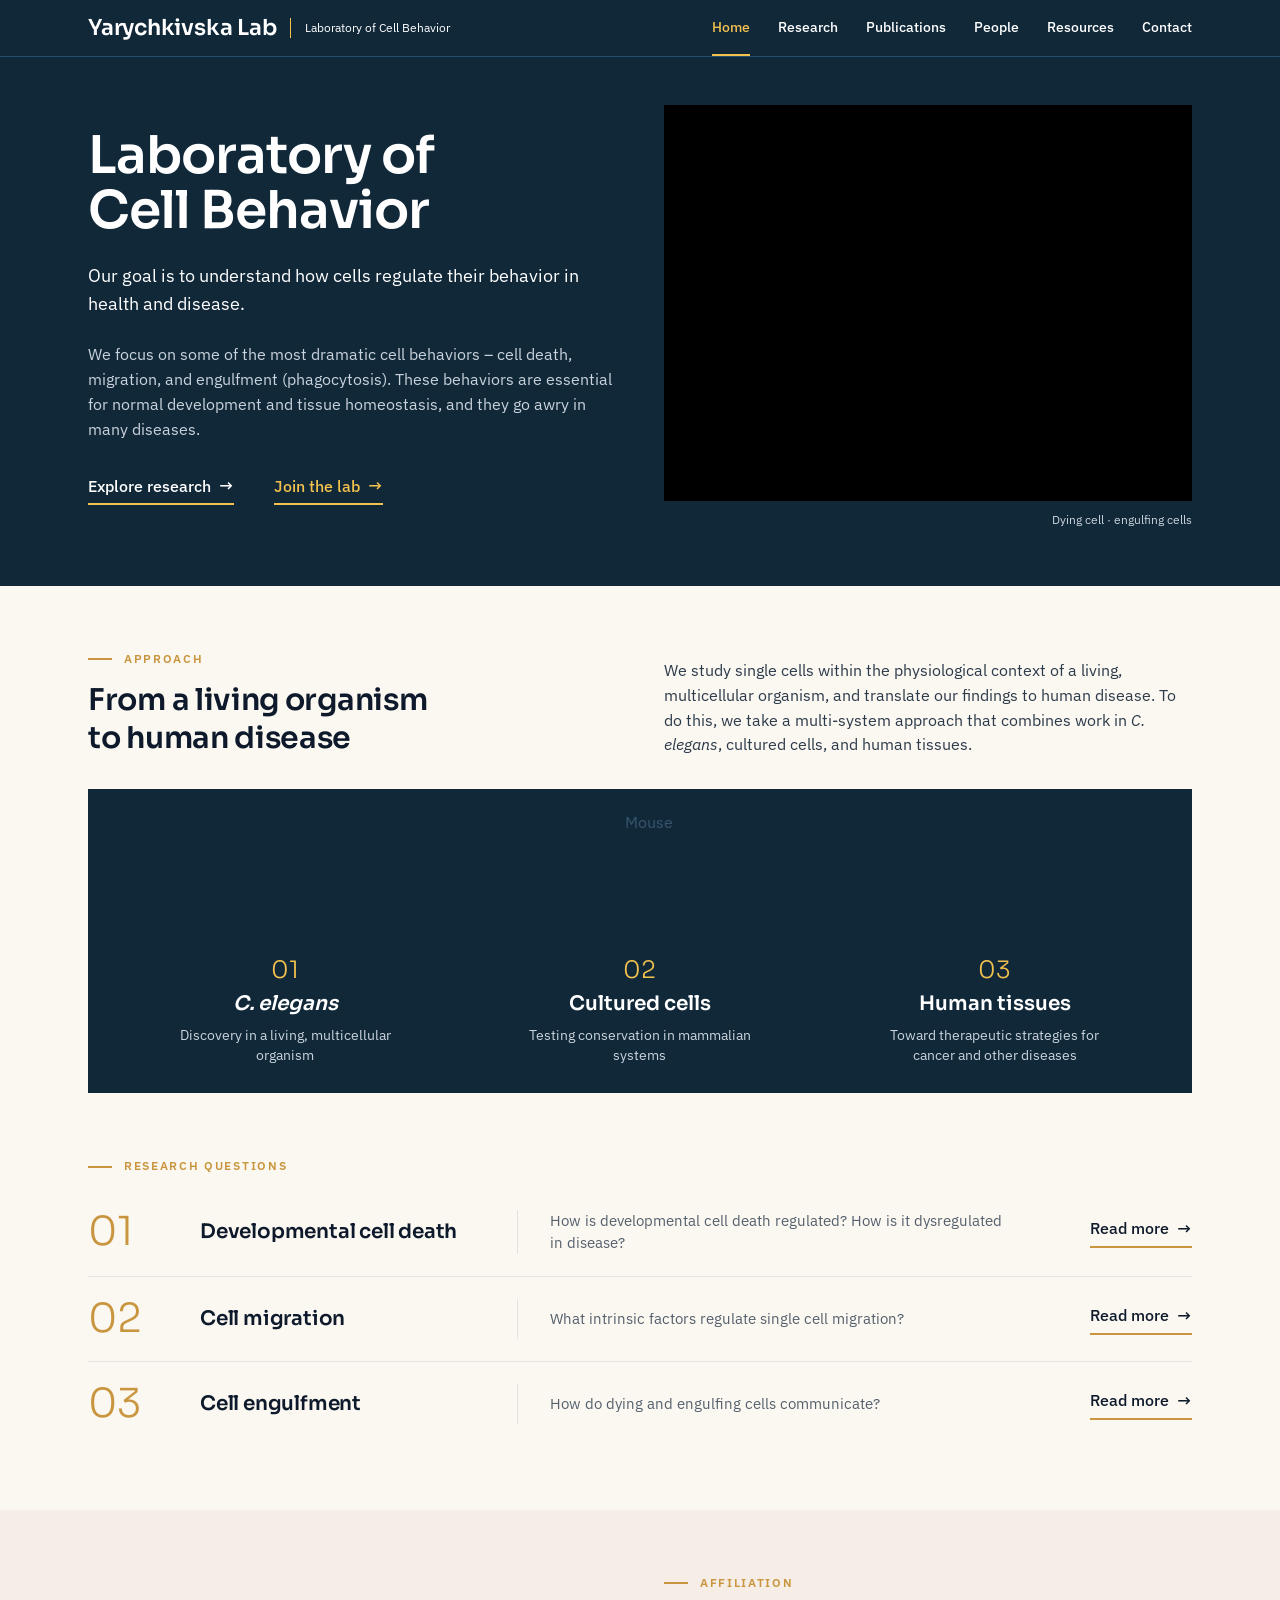
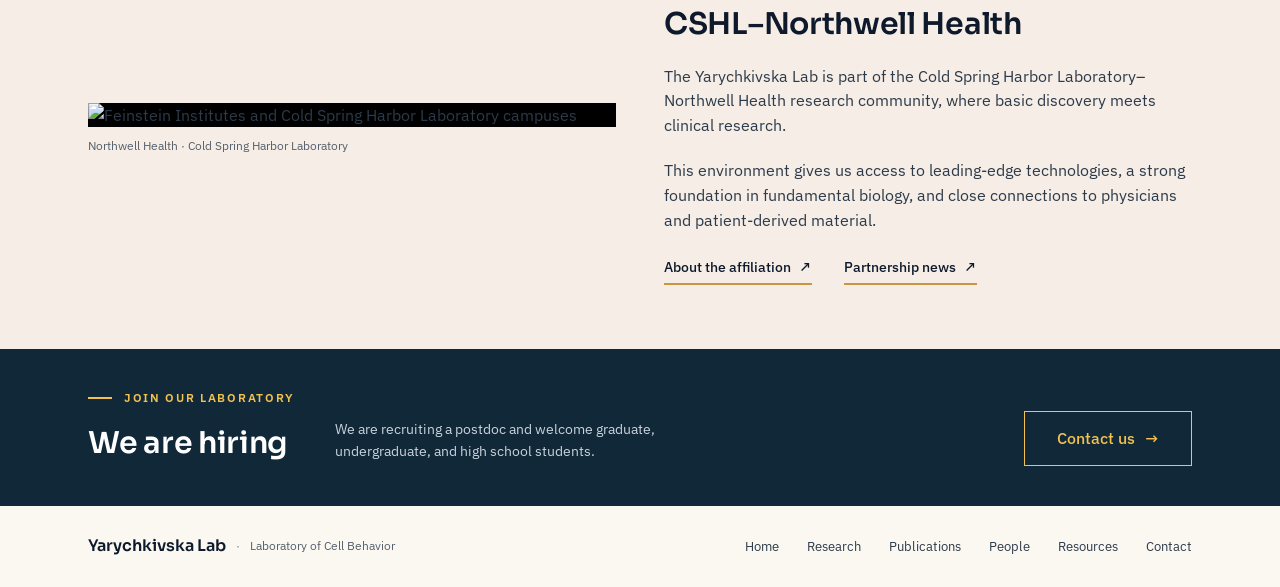
==== index.html @ 1ce7b82a "Add Yarychkivska Lab home page Static port of Home.dc.html from the Claude Design project.  Co-Autho" ====
<!DOCTYPE html>
<html lang="en">
<head>
<meta charset="utf-8">
<meta name="viewport" content="width=device-width, initial-scale=1">
<title>Yarychkivska Lab — Laboratory of Cell Behavior</title>
<meta name="description" content="The Yarychkivska Lab studies how cells regulate their behavior in health and disease — cell death, migration, and engulfment.">
<link rel="preconnect" href="https://fonts.googleapis.com">
<link rel="preconnect" href="https://fonts.gstatic.com" crossorigin>
<link rel="stylesheet" href="https://fonts.googleapis.com/css2?family=IBM+Plex+Sans:ital,wght@0,300..700;1,300..700&family=Sora:wght@300..700&display=swap">
<link rel="stylesheet" href="css/styles.css">
</head>
<body>
<div class="page">

  <header class="site-header">
    <div class="container">
      <a class="brand" href="index.html">
        <span class="brand-name">Yarychkivska Lab</span>
        <i class="brand-rule"></i>
        <span class="brand-tagline">Laboratory of Cell Behavior</span>
      </a>
      <button class="nav-toggle" type="button" aria-expanded="false" aria-controls="site-nav">Menu</button>
      <nav class="site-nav" id="site-nav">
        <a href="index.html" aria-current="page">Home</a>
        <a href="research.html">Research</a>
        <a href="publications.html">Publications</a>
        <a href="people.html">People</a>
        <a href="resources.html">Resources</a>
        <a href="contact.html">Contact</a>
      </nav>
    </div>
  </header>

  <main>
    <section class="inverse hero">
      <div class="container split">
        <div class="stack" style="gap:24px">
          <h1>Laboratory of Cell Behavior</h1>
          <p class="lead">Our goal is to understand how cells regulate their behavior in health and disease.</p>
          <p class="muted">We focus on some of the most dramatic cell behaviors – cell death, migration, and engulfment (phagocytosis). These behaviors are essential for normal development and tissue homeostasis, and they go awry in many diseases.</p>
          <div class="links" style="margin-top:8px">
            <a class="arrow-link on-dark" href="research.html">Explore research</a>
            <a class="arrow-link on-dark accent" href="contact.html">Join the lab</a>
          </div>
        </div>
        <figure class="figure on-dark">
          <div class="figure-frame">
            <video autoplay muted loop playsinline preload="auto" poster="assets/video/poster.png" width="1600" height="1200">
              <source src="assets/video/cell-animation.mp4" type="video/mp4">
            </video>
          </div>
          <figcaption>Dying cell · engulfing cells</figcaption>
        </figure>
      </div>
    </section>

    <section class="section">
      <div class="container stack" style="gap:32px">
        <div class="split" style="align-items:end">
          <div class="section-heading">
            <div class="eyebrow">Approach</div>
            <h2>From a living organism to human disease</h2>
          </div>
          <p>We study single cells within the physiological context of a living, multicellular organism, and translate our findings to human disease. To do this, we take a multi-system approach that combines work in <em>C. elegans</em>, cultured cells, and human tissues.</p>
        </div>
        <div class="inverse approach">
          <div class="approach-item">
            <div class="approach-art"><img src="assets/doc/image4.png" alt="C. elegans" style="left:-33.3%"></div>
            <span class="approach-num">01</span>
            <span class="approach-title"><em>C. elegans</em></span>
            <span class="approach-text">Discovery in a living, multicellular organism</span>
          </div>
          <div class="approach-item">
            <div class="approach-art"><img src="assets/doc/image4.png" alt="Mouse" style="left:-195%"></div>
            <span class="approach-num">02</span>
            <span class="approach-title">Cultured cells</span>
            <span class="approach-text">Testing conservation in mammalian systems</span>
          </div>
          <div class="approach-item">
            <div class="approach-art"><img src="assets/doc/image4.png" alt="Human" style="left:-368%"></div>
            <span class="approach-num">03</span>
            <span class="approach-title">Human tissues</span>
            <span class="approach-text">Toward therapeutic strategies for cancer and other diseases</span>
          </div>
        </div>
      </div>
    </section>

    <section style="padding:0 0 64px">
      <div class="container stack" style="gap:12px">
        <div class="eyebrow">Research questions</div>
        <div class="stack">
          <div class="research-item">
            <span class="research-num">01</span>
            <h3>Developmental cell death</h3>
            <p>How is developmental cell death regulated? How is it dysregulated in disease?</p>
            <a class="arrow-link" href="research.html#death">Read more</a>
          </div>
          <div class="research-item">
            <span class="research-num">02</span>
            <h3>Cell migration</h3>
            <p>What intrinsic factors regulate single cell migration?</p>
            <a class="arrow-link" href="research.html#migration">Read more</a>
          </div>
          <div class="research-item">
            <span class="research-num">03</span>
            <h3>Cell engulfment</h3>
            <p>How do dying and engulfing cells communicate?</p>
            <a class="arrow-link" href="research.html#engulfment">Read more</a>
          </div>
        </div>
      </div>
    </section>

    <section class="section sunken">
      <div class="container split">
        <figure class="figure">
          <div class="figure-frame"><img src="assets/doc/image3.png" alt="Feinstein Institutes and Cold Spring Harbor Laboratory campuses"></div>
          <figcaption>Northwell Health · Cold Spring Harbor Laboratory</figcaption>
        </figure>
        <div class="stack" style="gap:20px">
          <div class="section-heading">
            <div class="eyebrow">Affiliation</div>
            <h2>CSHL–Northwell Health</h2>
          </div>
          <p>The Yarychkivska Lab is part of the Cold Spring Harbor Laboratory–Northwell Health research community, where basic discovery meets clinical research.</p>
          <p>This environment gives us access to leading-edge technologies, a strong foundation in fundamental biology, and close connections to physicians and patient-derived material.</p>
          <div class="links" style="gap:32px;margin-top:4px">
            <a class="arrow-link external" href="https://www.cshl.edu/research/cshl-northwell-health-affiliation/#about" target="_blank" rel="noopener">About the affiliation</a>
            <a class="arrow-link external" href="https://www.northwell.edu/news/the-latest/cold-spring-harbor-laboratory-northwell-extend-strategic-affiliation" target="_blank" rel="noopener">Partnership news</a>
          </div>
        </div>
      </div>
    </section>

    <section class="inverse cta">
      <div class="container">
        <div class="stack" style="gap:12px">
          <div class="eyebrow on-dark">Join our laboratory</div>
          <h2>We are hiring</h2>
        </div>
        <p>We are recruiting a postdoc and welcome graduate, undergraduate, and high school students.</p>
        <a class="button" href="contact.html">Contact us</a>
      </div>
    </section>
  </main>

  <div style="flex:1"></div>

  <footer class="site-footer">
    <div class="container">
      <div class="footer-brand">
        <strong>Yarychkivska Lab</strong>
        <span class="dot">·</span>
        <span>Laboratory of Cell Behavior</span>
      </div>
      <nav class="footer-nav">
        <a href="index.html">Home</a>
        <a href="research.html">Research</a>
        <a href="publications.html">Publications</a>
        <a href="people.html">People</a>
        <a href="resources.html">Resources</a>
        <a href="contact.html">Contact</a>
      </nav>
    </div>
  </footer>

</div>
<script>
  (function () {
    var btn = document.querySelector('.nav-toggle');
    var nav = document.getElementById('site-nav');
    btn.addEventListener('click', function () {
      var open = nav.classList.toggle('open');
      btn.setAttribute('aria-expanded', open ? 'true' : 'false');
    });
  })();
</script>
</body>
</html>
---- css/styles.css ----
/* Yarychkivska Lab — design tokens + components (ported from the Claude Design system) */

:root{
  /* Navy */
  --navy-900:#0b1c2a; --navy-800:#112839; --navy-700:#1a3a52; --navy-600:#244e6b; --navy-400:#5d7a91;
  /* Cream / paper */
  --cream-50:#fdfbf7; --cream-100:#fbf8f2; --cream-200:#f5ede6; --cream-300:#ece3d8;
  /* Gold */
  --gold-300:#f2c14e; --gold-400:#e0ad4f; --gold-500:#c9963f; --gold-600:#a87a2c;
  /* Ink */
  --ink-900:#0e1a2b; --ink-700:#2c3a4a; --ink-500:#55606c; --ink-400:#7a838d;
  --line-200:#e5e3e0; --line-300:#d6d2cc;

  /* Semantic */
  --surface-page:var(--cream-100);
  --surface-sunken:var(--cream-200);
  --surface-inverse:var(--navy-800);
  --text-heading:var(--ink-900);
  --text-body:var(--ink-700);
  --text-muted:var(--ink-500);
  --text-caption:var(--ink-500);
  --text-on-inverse-muted:#c9d3dc;
  --accent:var(--gold-500);
  --border-subtle:var(--line-200);
  --border-on-inverse:var(--navy-600);
  --link:var(--ink-900);
  --focus-ring:var(--gold-400);

  /* Typography */
  --font-display:"Sora","IBM Plex Sans",system-ui,sans-serif;
  --font-body:"IBM Plex Sans",system-ui,sans-serif;
  --fs-display:52px; --fs-h1:40px; --fs-h2:30px; --fs-h3:20px; --fs-numeral:40px;
  --fs-body:16px; --fs-eyebrow:12px; --fs-nav:14px;
  --lh-snug:1.25; --lh-body:1.55;
  --ls-display:-0.02em; --ls-heading:-0.01em; --ls-eyebrow:0.14em;

  /* Spacing */
  --container-max:1200px;
  --gutter:48px;
  --rule-accent-w:24px; --rule-accent-h:2px;
  --underline-h:2px;
  --button-border-w:1.5px;
  --ease-standard:cubic-bezier(.2,.6,.2,1);
  --dur-base:200ms;
}

@media (max-width:720px){
  :root{ --gutter:20px; --fs-display:38px; --fs-h2:26px; --fs-numeral:32px; }
}

/* Base */
*,*::before,*::after{box-sizing:border-box}
body{margin:0;background:var(--surface-page);color:var(--text-body);font-family:var(--font-body);font-size:var(--fs-body);line-height:var(--lh-body);-webkit-font-smoothing:antialiased}
h1,h2,h3{font-family:var(--font-display);color:var(--text-heading);margin:0;letter-spacing:var(--ls-heading);text-wrap:balance}
p{margin:0;text-wrap:pretty}
a{color:var(--link);text-decoration:none}
a:hover{color:var(--gold-600)}
a:focus-visible,button:focus-visible{outline:2px solid var(--focus-ring);outline-offset:3px}
img,video{max-width:100%}

.page{min-height:100vh;display:flex;flex-direction:column}
.container{max-width:var(--container-max);margin:0 auto;padding:0 var(--gutter)}
.section{padding:64px 0}
.inverse{background:var(--surface-inverse)}
.sunken{background:var(--surface-sunken)}
.split{display:grid;grid-template-columns:repeat(auto-fit,minmax(min(100%,420px),1fr));gap:48px;align-items:center}
.stack{display:flex;flex-direction:column}

/* Header */
.site-header{background:var(--surface-inverse);border-bottom:1px solid var(--border-on-inverse);position:relative}
.site-header .container{height:56px;display:flex;align-items:center;justify-content:space-between;gap:24px}
.brand{display:flex;align-items:center;gap:14px}
.brand-name{font-family:var(--font-display);font-weight:600;font-size:22px;color:#fff;letter-spacing:var(--ls-heading);white-space:nowrap}
.brand-rule{width:1px;height:20px;background:var(--gold-300)}
.brand-tagline{font-size:12px;color:#fff;white-space:nowrap}
.site-nav{display:flex;gap:28px;align-self:stretch}
.site-nav a{display:flex;align-items:center;font-size:var(--fs-nav);font-weight:500;color:#fff}
.site-nav a:hover{color:var(--gold-300)}
.site-nav a[aria-current="page"]{color:var(--gold-300);box-shadow:inset 0 -2px 0 var(--gold-300)}
.nav-toggle{display:none;background:none;border:0;color:#fff;font:inherit;font-size:14px;font-weight:500;cursor:pointer;padding:8px 0}

@media (max-width:960px){
  .brand-rule,.brand-tagline{display:none}
  .nav-toggle{display:block}
  .site-nav{display:none;position:absolute;top:56px;left:0;right:0;z-index:10;flex-direction:column;gap:0;background:var(--surface-inverse);border-bottom:1px solid var(--border-on-inverse);padding:8px var(--gutter) 16px}
  .site-nav.open{display:flex}
  .site-nav a{padding:10px 0}
  .site-nav a[aria-current="page"]{box-shadow:none}
}

/* Eyebrow + section heading */
.eyebrow{display:flex;align-items:center;gap:12px;font-size:var(--fs-eyebrow);font-weight:600;letter-spacing:var(--ls-eyebrow);text-transform:uppercase;color:var(--gold-500)}
.eyebrow::before{content:"";width:var(--rule-accent-w);height:var(--rule-accent-h);background:currentColor;display:block}
.eyebrow.on-dark{color:var(--gold-300)}
.section-heading{display:flex;flex-direction:column;gap:14px}
.section-heading h2{font-weight:600;font-size:var(--fs-h2);line-height:var(--lh-snug)}

/* Arrow link */
.arrow-link{display:inline-flex;align-items:center;gap:8px;font-weight:500;font-size:16px;color:var(--ink-900);padding-bottom:4px;border-bottom:var(--underline-h) solid var(--gold-500);transition:gap var(--dur-base) var(--ease-standard)}
.arrow-link:hover{gap:12px;color:var(--ink-900)}
.arrow-link::after{content:"\2192";font-size:1.05em}
.arrow-link.external{font-size:14px}
.arrow-link.external::after{content:"\2197"}
.arrow-link.on-dark{color:#fff;border-bottom-color:var(--gold-300)}
.arrow-link.on-dark.accent{color:var(--gold-300)}
.links{display:flex;gap:40px;flex-wrap:wrap}

/* Button */
.button{display:inline-flex;align-items:center;gap:10px;padding:14px 32px;border:var(--button-border-w) solid var(--gold-300);background:transparent;color:var(--gold-300);font-family:var(--font-body);font-size:16px;font-weight:500;white-space:nowrap;transition:background var(--dur-base) var(--ease-standard),color var(--dur-base) var(--ease-standard)}
.button::after{content:"\2192"}
.button:hover{background:var(--gold-300);color:var(--navy-800)}

/* Hero */
.hero{padding:48px 0 56px}
.hero h1{font-weight:600;font-size:var(--fs-display);line-height:1.05;letter-spacing:var(--ls-display);color:#fff}
.hero .lead{font-size:18px;color:#fff;max-width:560px}
.hero .muted{color:var(--text-on-inverse-muted);max-width:560px}
.hero video{display:block;width:100%;height:auto;aspect-ratio:4/3;background:#000}

/* Figure */
.figure{margin:0;display:flex;flex-direction:column;gap:10px}
.figure-frame{background:#000;overflow:hidden}
.figure-frame img{display:block;width:100%;height:auto;object-fit:cover}
.figure figcaption{font-size:12px;color:var(--text-caption)}
.figure.on-dark figcaption{color:var(--text-on-inverse-muted);text-align:right}

/* Approach band */
.approach{padding:24px 32px 28px;display:grid;grid-template-columns:repeat(3,minmax(0,1fr));gap:24px}
.approach-item{display:flex;flex-direction:column;align-items:center;text-align:center;gap:6px}
.approach-art{width:min(100%,130px);aspect-ratio:300/320;position:relative;overflow:hidden}
.approach-art img{position:absolute;top:-2.5%;width:491.3%;max-width:none;height:auto;mix-blend-mode:screen;opacity:.9}
.approach-num{font-family:var(--font-display);font-weight:300;font-size:24px;line-height:1;color:var(--gold-300)}
.approach-title{font-family:var(--font-display);font-weight:600;font-size:var(--fs-h3);color:#fff}
.approach-text{font-size:14px;line-height:1.45;color:var(--text-on-inverse-muted);max-width:240px}

@media (max-width:640px){
  .approach{grid-template-columns:1fr;padding:24px 20px}
}

/* Research list */
.research-item{display:grid;grid-template-columns:80px minmax(0,1fr) minmax(0,1.6fr) auto;align-items:center;column-gap:32px;padding:22px 0;border-bottom:1px solid var(--border-subtle)}
.research-item:last-child{border-bottom:none}
.research-num{font-family:var(--font-display);font-weight:300;font-size:var(--fs-numeral);line-height:1;color:var(--accent)}
.research-item h3{font-weight:600;font-size:var(--fs-h3);line-height:var(--lh-snug);padding-right:24px;border-right:1px solid var(--border-subtle);align-self:stretch;display:flex;align-items:center}
.research-item p{font-size:15px;line-height:1.45;color:var(--text-muted)}

@media (max-width:820px){
  .research-item{grid-template-columns:56px minmax(0,1fr);row-gap:10px;column-gap:16px;align-items:start}
  .research-item h3{border-right:none;padding-right:0}
  .research-item p,.research-item .arrow-link{grid-column:2}
  .research-item .arrow-link{justify-self:start}
}

/* CTA band */
.cta{padding:40px 0}
.cta .container{display:grid;grid-template-columns:auto minmax(0,1fr) auto;align-items:end;column-gap:40px;row-gap:16px}
.cta h2{font-weight:600;font-size:30px;color:#fff}
.cta p{font-size:14px;color:var(--text-on-inverse-muted);max-width:340px;padding-bottom:4px}

@media (max-width:820px){
  .cta .container{grid-template-columns:1fr;align-items:start}
  .cta .button{justify-self:start}
}

/* Footer */
.site-footer .container{padding-top:28px;padding-bottom:28px;display:flex;align-items:center;justify-content:space-between;gap:24px;flex-wrap:wrap}
.footer-brand{display:flex;align-items:center;gap:10px}
.footer-brand strong{font-family:var(--font-display);font-weight:600;font-size:16px;color:var(--text-heading)}
.footer-brand span{font-size:12px;color:var(--text-muted)}
.footer-brand .dot{color:var(--ink-400)}
.footer-nav{display:flex;gap:28px;flex-wrap:wrap}
.footer-nav a{font-size:13px;color:var(--text-body)}
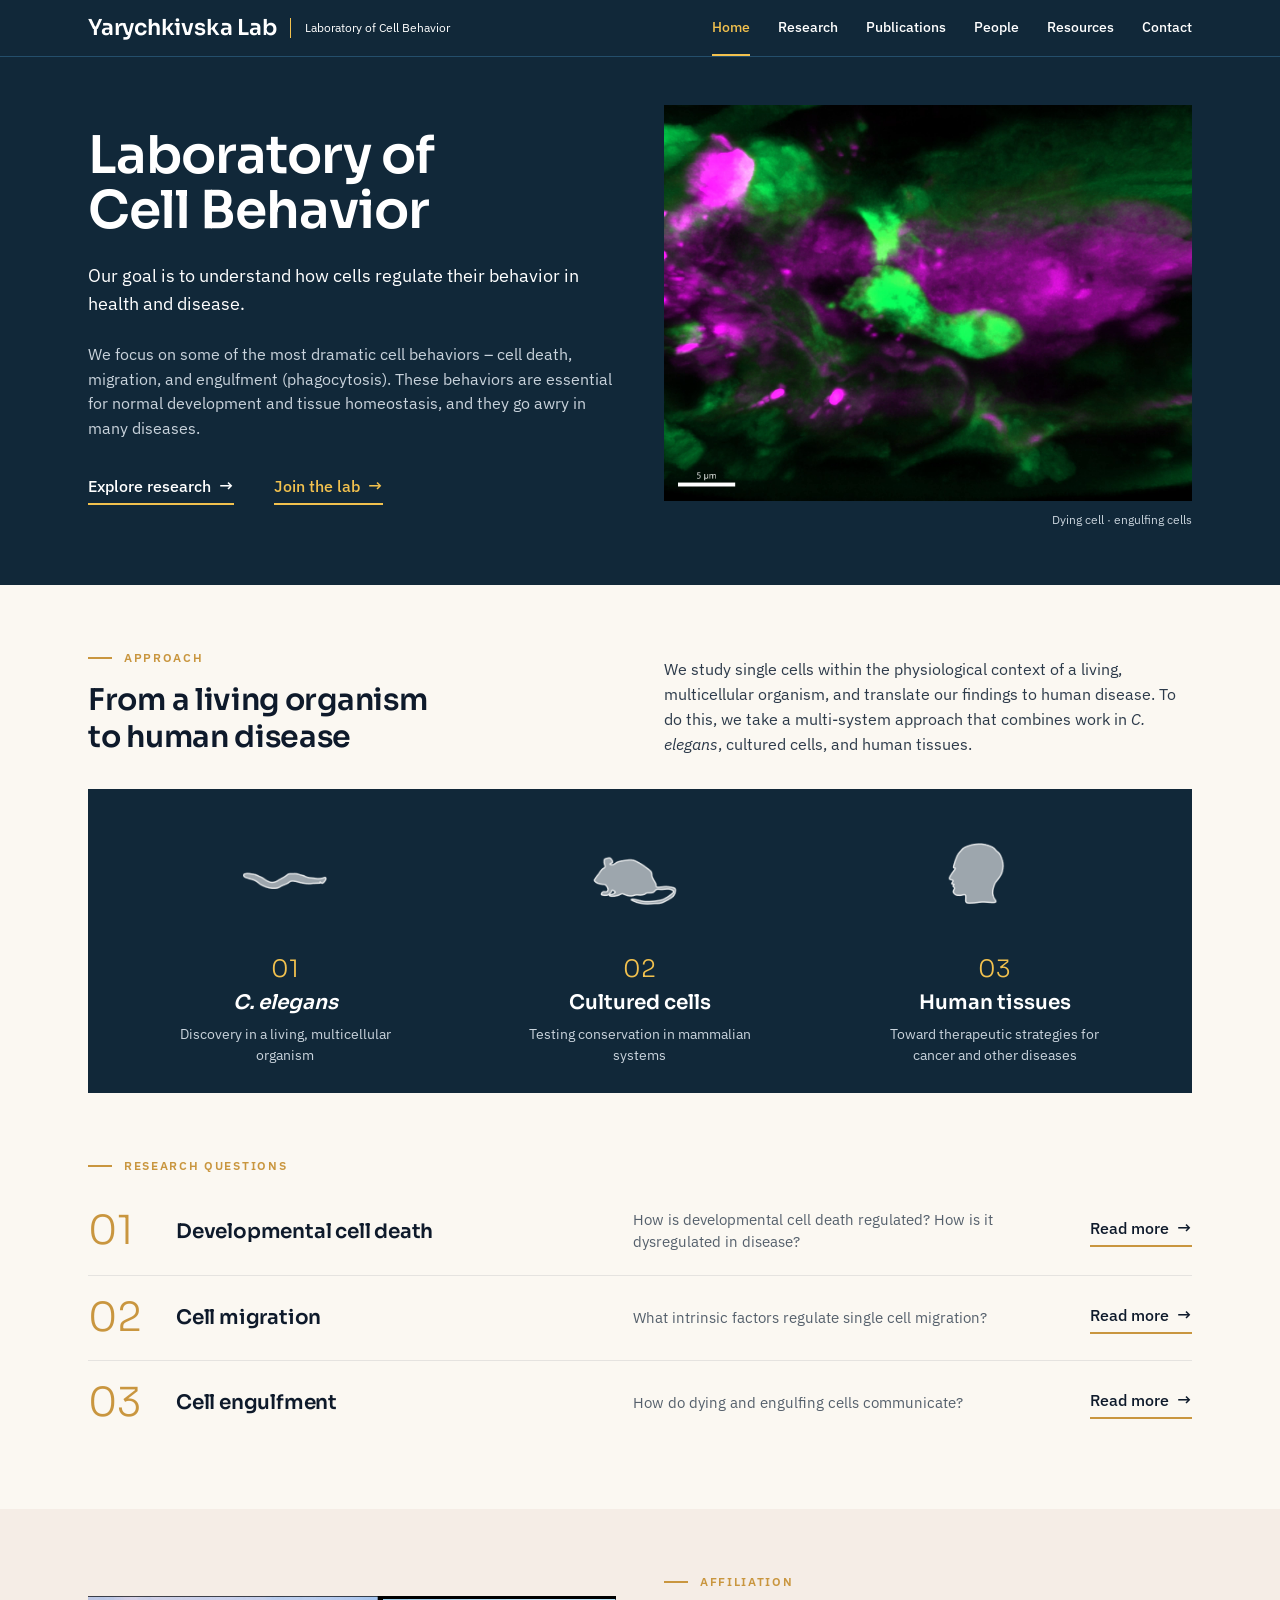
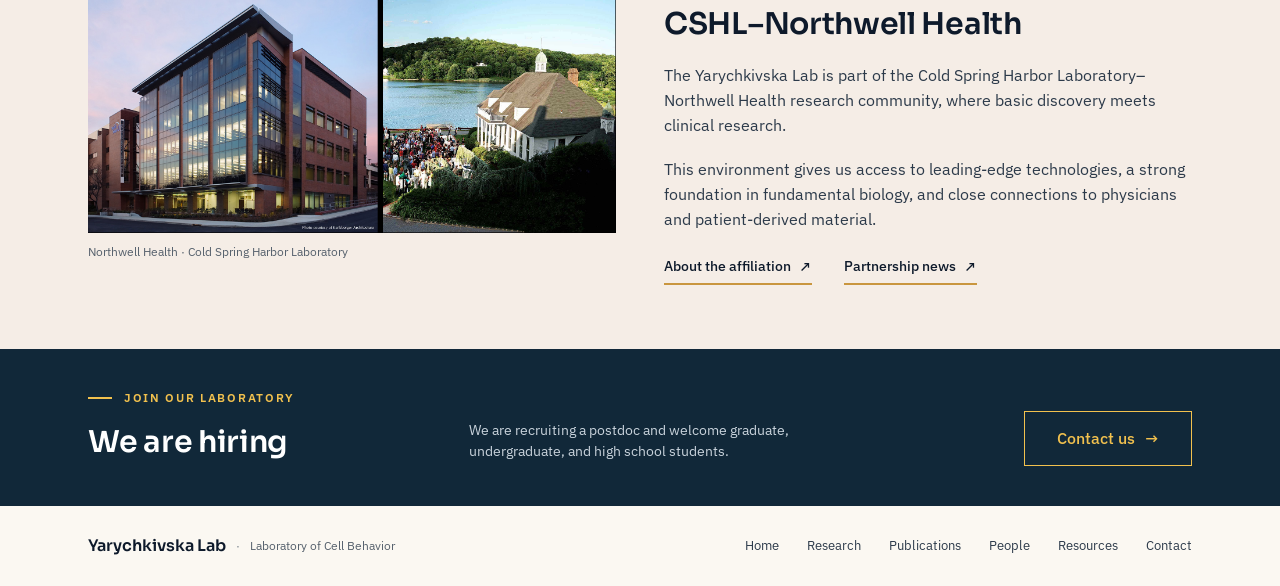
==== commit ba49e0a5: "Add all pages and responsive header from updated design Research, Publications, People, Resources an" ====
--- a/index.html
+++ b/index.html
@@ -10,41 +10,23 @@
 <link rel="stylesheet" href="https://fonts.googleapis.com/css2?family=IBM+Plex+Sans:ital,wght@0,300..700;1,300..700&family=Sora:wght@300..700&display=swap">
 <link rel="stylesheet" href="css/styles.css">
 </head>
-<body>
+<body data-page="Home">
 <div class="page">
-
-  <header class="site-header">
-    <div class="container">
-      <a class="brand" href="index.html">
-        <span class="brand-name">Yarychkivska Lab</span>
-        <i class="brand-rule"></i>
-        <span class="brand-tagline">Laboratory of Cell Behavior</span>
-      </a>
-      <button class="nav-toggle" type="button" aria-expanded="false" aria-controls="site-nav">Menu</button>
-      <nav class="site-nav" id="site-nav">
-        <a href="index.html" aria-current="page">Home</a>
-        <a href="research.html">Research</a>
-        <a href="publications.html">Publications</a>
-        <a href="people.html">People</a>
-        <a href="resources.html">Resources</a>
-        <a href="contact.html">Contact</a>
-      </nav>
-    </div>
-  </header>
+  <div data-site-header></div>
 
   <main>
-    <section class="inverse hero">
+    <section class="inverse on-dark hero">
       <div class="container split">
         <div class="stack" style="gap:24px">
           <h1>Laboratory of Cell Behavior</h1>
           <p class="lead">Our goal is to understand how cells regulate their behavior in health and disease.</p>
           <p class="muted">We focus on some of the most dramatic cell behaviors – cell death, migration, and engulfment (phagocytosis). These behaviors are essential for normal development and tissue homeostasis, and they go awry in many diseases.</p>
-          <div class="links" style="margin-top:8px">
-            <a class="arrow-link on-dark" href="research.html">Explore research</a>
-            <a class="arrow-link on-dark accent" href="contact.html">Join the lab</a>
+          <div class="links">
+            <a class="arrow-link" href="research.html">Explore research</a>
+            <a class="arrow-link accent" href="contact.html">Join the lab</a>
           </div>
         </div>
-        <figure class="figure on-dark">
+        <figure class="figure">
           <div class="figure-frame">
             <video autoplay muted loop playsinline preload="auto" poster="assets/video/poster.png" width="1600" height="1200">
               <source src="assets/video/cell-animation.mp4" type="video/mp4">
@@ -55,14 +37,14 @@
       </div>
     </section>
 
-    <section class="section">
+    <section style="padding:64px 0">
       <div class="container stack" style="gap:32px">
-        <div class="split" style="align-items:end">
+        <div class="split-380" style="align-items:end">
           <div class="section-heading">
             <div class="eyebrow">Approach</div>
             <h2>From a living organism to human disease</h2>
           </div>
-          <p>We study single cells within the physiological context of a living, multicellular organism, and translate our findings to human disease. To do this, we take a multi-system approach that combines work in <em>C. elegans</em>, cultured cells, and human tissues.</p>
+          <p class="body-text">We study single cells within the physiological context of a living, multicellular organism, and translate our findings to human disease. To do this, we take a multi-system approach that combines work in <em>C. elegans</em>, cultured cells, and human tissues.</p>
         </div>
         <div class="inverse approach">
           <div class="approach-item">
@@ -92,28 +74,34 @@
         <div class="eyebrow">Research questions</div>
         <div class="stack">
           <div class="research-item">
-            <span class="research-num">01</span>
-            <h3>Developmental cell death</h3>
-            <p>How is developmental cell death regulated? How is it dysregulated in disease?</p>
+            <span class="numeral">01</span>
+            <div class="body">
+              <h3 class="h3">Developmental cell death</h3>
+              <p>How is developmental cell death regulated? How is it dysregulated in disease?</p>
+            </div>
             <a class="arrow-link" href="research.html#death">Read more</a>
           </div>
           <div class="research-item">
-            <span class="research-num">02</span>
-            <h3>Cell migration</h3>
-            <p>What intrinsic factors regulate single cell migration?</p>
+            <span class="numeral">02</span>
+            <div class="body">
+              <h3 class="h3">Cell migration</h3>
+              <p>What intrinsic factors regulate single cell migration?</p>
+            </div>
             <a class="arrow-link" href="research.html#migration">Read more</a>
           </div>
           <div class="research-item">
-            <span class="research-num">03</span>
-            <h3>Cell engulfment</h3>
-            <p>How do dying and engulfing cells communicate?</p>
+            <span class="numeral">03</span>
+            <div class="body">
+              <h3 class="h3">Cell engulfment</h3>
+              <p>How do dying and engulfing cells communicate?</p>
+            </div>
             <a class="arrow-link" href="research.html#engulfment">Read more</a>
           </div>
         </div>
       </div>
     </section>
 
-    <section class="section sunken">
+    <section class="sunken" style="padding:64px 0">
       <div class="container split">
         <figure class="figure">
           <div class="figure-frame"><img src="assets/doc/image3.png" alt="Feinstein Institutes and Cold Spring Harbor Laboratory campuses"></div>
@@ -124,9 +112,9 @@
             <div class="eyebrow">Affiliation</div>
             <h2>CSHL–Northwell Health</h2>
           </div>
-          <p>The Yarychkivska Lab is part of the Cold Spring Harbor Laboratory–Northwell Health research community, where basic discovery meets clinical research.</p>
-          <p>This environment gives us access to leading-edge technologies, a strong foundation in fundamental biology, and close connections to physicians and patient-derived material.</p>
-          <div class="links" style="gap:32px;margin-top:4px">
+          <p class="body-text">The Yarychkivska Lab is part of the Cold Spring Harbor Laboratory–Northwell Health research community, where basic discovery meets clinical research.</p>
+          <p class="body-text">This environment gives us access to leading-edge technologies, a strong foundation in fundamental biology, and close connections to physicians and patient-derived material.</p>
+          <div class="links" style="margin-top:4px">
             <a class="arrow-link external" href="https://www.cshl.edu/research/cshl-northwell-health-affiliation/#about" target="_blank" rel="noopener">About the affiliation</a>
             <a class="arrow-link external" href="https://www.northwell.edu/news/the-latest/cold-spring-harbor-laboratory-northwell-extend-strategic-affiliation" target="_blank" rel="noopener">Partnership news</a>
           </div>
@@ -134,10 +122,10 @@
       </div>
     </section>
 
-    <section class="inverse cta">
+    <section class="inverse on-dark cta">
       <div class="container">
         <div class="stack" style="gap:12px">
-          <div class="eyebrow on-dark">Join our laboratory</div>
+          <div class="eyebrow">Join our laboratory</div>
           <h2>We are hiring</h2>
         </div>
         <p>We are recruiting a postdoc and welcome graduate, undergraduate, and high school students.</p>
@@ -146,36 +134,8 @@
     </section>
   </main>
 
-  <div style="flex:1"></div>
-
-  <footer class="site-footer">
-    <div class="container">
-      <div class="footer-brand">
-        <strong>Yarychkivska Lab</strong>
-        <span class="dot">·</span>
-        <span>Laboratory of Cell Behavior</span>
-      </div>
-      <nav class="footer-nav">
-        <a href="index.html">Home</a>
-        <a href="research.html">Research</a>
-        <a href="publications.html">Publications</a>
-        <a href="people.html">People</a>
-        <a href="resources.html">Resources</a>
-        <a href="contact.html">Contact</a>
-      </nav>
-    </div>
-  </footer>
-
+  <div data-site-footer></div>
 </div>
-<script>
-  (function () {
-    var btn = document.querySelector('.nav-toggle');
-    var nav = document.getElementById('site-nav');
-    btn.addEventListener('click', function () {
-      var open = nav.classList.toggle('open');
-      btn.setAttribute('aria-expanded', open ? 'true' : 'false');
-    });
-  })();
-</script>
+<script src="js/site.js"></script>
 </body>
 </html>
--- a/css/styles.css
+++ b/css/styles.css
@@ -31,7 +31,7 @@
   --font-body:"IBM Plex Sans",system-ui,sans-serif;
   --fs-display:52px; --fs-h1:40px; --fs-h2:30px; --fs-h3:20px; --fs-numeral:40px;
   --fs-body:16px; --fs-eyebrow:12px; --fs-nav:14px;
-  --lh-snug:1.25; --lh-body:1.55;
+  --lh-tight:1.1; --lh-snug:1.25; --lh-body:1.55;
   --ls-display:-0.02em; --ls-heading:-0.01em; --ls-eyebrow:0.14em;
 
   /* Spacing */
@@ -45,11 +45,12 @@
 }
 
 @media (max-width:720px){
-  :root{ --gutter:20px; --fs-display:38px; --fs-h2:26px; --fs-numeral:32px; }
+  :root{ --gutter:20px; --fs-display:36px; --fs-h1:30px; --fs-h2:24px; --fs-numeral:32px; }
 }
 
 /* Base */
 *,*::before,*::after{box-sizing:border-box}
+html{scroll-behavior:smooth}
 body{margin:0;background:var(--surface-page);color:var(--text-body);font-family:var(--font-body);font-size:var(--fs-body);line-height:var(--lh-body);-webkit-font-smoothing:antialiased}
 h1,h2,h3{font-family:var(--font-display);color:var(--text-heading);margin:0;letter-spacing:var(--ls-heading);text-wrap:balance}
 p{margin:0;text-wrap:pretty}
@@ -58,18 +59,28 @@
 a:focus-visible,button:focus-visible{outline:2px solid var(--focus-ring);outline-offset:3px}
 img,video{max-width:100%}
 
+/* Layout */
 .page{min-height:100vh;display:flex;flex-direction:column}
+.page > main{flex:1}
 .container{max-width:var(--container-max);margin:0 auto;padding:0 var(--gutter)}
-.section{padding:64px 0}
 .inverse{background:var(--surface-inverse)}
 .sunken{background:var(--surface-sunken)}
+.stack{display:flex;flex-direction:column}
 .split{display:grid;grid-template-columns:repeat(auto-fit,minmax(min(100%,420px),1fr));gap:48px;align-items:center}
-.stack{display:flex;flex-direction:column}
+.split-380{display:grid;grid-template-columns:repeat(auto-fit,minmax(min(100%,380px),1fr));gap:48px}
+.split-340{display:grid;grid-template-columns:repeat(auto-fit,minmax(min(100%,340px),1fr));gap:24px 48px}
+.body-text{font-size:16px;line-height:var(--lh-body);color:var(--text-body)}
+.caption{font-size:12px;line-height:1.5;color:var(--text-caption)}
+.label{font-size:12px;font-weight:600;letter-spacing:var(--ls-eyebrow);text-transform:uppercase;color:var(--text-muted)}
+.label.gold{color:var(--gold-600)}
+.numeral{font-family:var(--font-display);font-weight:300;font-size:var(--fs-numeral);line-height:1;color:var(--accent)}
+.h2{font-weight:600;font-size:var(--fs-h2);line-height:var(--lh-snug)}
+.h3{font-weight:600;font-size:var(--fs-h3);line-height:var(--lh-snug)}
 
 /* Header */
-.site-header{background:var(--surface-inverse);border-bottom:1px solid var(--border-on-inverse);position:relative}
+.site-header{position:relative;z-index:20;background:var(--surface-inverse);border-bottom:1px solid var(--border-on-inverse)}
 .site-header .container{height:56px;display:flex;align-items:center;justify-content:space-between;gap:24px}
-.brand{display:flex;align-items:center;gap:14px}
+.brand{display:flex;align-items:center;gap:14px;min-width:0}
 .brand-name{font-family:var(--font-display);font-weight:600;font-size:22px;color:#fff;letter-spacing:var(--ls-heading);white-space:nowrap}
 .brand-rule{width:1px;height:20px;background:var(--gold-300)}
 .brand-tagline{font-size:12px;color:#fff;white-space:nowrap}
@@ -77,23 +88,35 @@
 .site-nav a{display:flex;align-items:center;font-size:var(--fs-nav);font-weight:500;color:#fff}
 .site-nav a:hover{color:var(--gold-300)}
 .site-nav a[aria-current="page"]{color:var(--gold-300);box-shadow:inset 0 -2px 0 var(--gold-300)}
-.nav-toggle{display:none;background:none;border:0;color:#fff;font:inherit;font-size:14px;font-weight:500;cursor:pointer;padding:8px 0}
-
-@media (max-width:960px){
-  .brand-rule,.brand-tagline{display:none}
-  .nav-toggle{display:block}
-  .site-nav{display:none;position:absolute;top:56px;left:0;right:0;z-index:10;flex-direction:column;gap:0;background:var(--surface-inverse);border-bottom:1px solid var(--border-on-inverse);padding:8px var(--gutter) 16px}
-  .site-nav.open{display:flex}
-  .site-nav a{padding:10px 0}
-  .site-nav a[aria-current="page"]{box-shadow:none}
+.burger{display:none;width:44px;height:44px;margin-right:-10px;flex-direction:column;align-items:center;justify-content:center;gap:6px;background:transparent;border:0;cursor:pointer;padding:0}
+.burger i{display:block;width:22px;height:2px;background:#fff;transition:transform var(--dur-base) var(--ease-standard),opacity var(--dur-base) var(--ease-standard)}
+.burger[aria-expanded="true"] i{background:var(--gold-300)}
+.burger[aria-expanded="true"] i:nth-child(1){transform:translateY(8px) rotate(45deg)}
+.burger[aria-expanded="true"] i:nth-child(2){opacity:0}
+.burger[aria-expanded="true"] i:nth-child(3){transform:translateY(-8px) rotate(-45deg)}
+.mobile-nav{display:none;position:absolute;left:0;right:0;top:57px;background:var(--surface-inverse);border-bottom:1px solid var(--border-on-inverse);padding:8px var(--gutter) 28px;flex-direction:column}
+.mobile-nav a{display:flex;align-items:center;justify-content:space-between;min-height:52px;font-family:var(--font-display);font-weight:600;font-size:20px;letter-spacing:var(--ls-heading);color:#fff;border-bottom:1px solid var(--border-on-inverse)}
+.mobile-nav a::after{content:"\2192";font-family:var(--font-body);font-weight:400;font-size:16px;color:var(--gold-300)}
+.mobile-nav a[aria-current="page"]{color:var(--gold-300)}
+.mobile-nav span{margin-top:20px;font-size:12px;color:var(--text-on-inverse-muted)}
+
+@media (max-width:1099px){ .brand-rule,.brand-tagline{display:none} }
+@media (max-width:919px){
+  .site-nav{display:none}
+  .burger{display:flex}
+  .site-header.open .mobile-nav{display:flex}
+  .brand-rule,.brand-tagline{display:block}
 }
+@media (max-width:559px){ .brand-rule,.brand-tagline{display:none} }
 
 /* Eyebrow + section heading */
 .eyebrow{display:flex;align-items:center;gap:12px;font-size:var(--fs-eyebrow);font-weight:600;letter-spacing:var(--ls-eyebrow);text-transform:uppercase;color:var(--gold-500)}
-.eyebrow::before{content:"";width:var(--rule-accent-w);height:var(--rule-accent-h);background:currentColor;display:block}
-.eyebrow.on-dark{color:var(--gold-300)}
+.eyebrow::before{content:"";width:var(--rule-accent-w);height:var(--rule-accent-h);background:currentColor;display:block;flex:none}
+.on-dark .eyebrow,.eyebrow.on-dark{color:var(--gold-300)}
 .section-heading{display:flex;flex-direction:column;gap:14px}
-.section-heading h2{font-weight:600;font-size:var(--fs-h2);line-height:var(--lh-snug)}
+.section-heading h1,.section-heading h2{font-weight:600;font-size:var(--fs-h2);line-height:var(--lh-snug)}
+.section-heading.large h1,.section-heading.large h2{font-size:var(--fs-h1)}
+.on-dark .section-heading h1,.on-dark .section-heading h2{color:#fff}
 
 /* Arrow link */
 .arrow-link{display:inline-flex;align-items:center;gap:8px;font-weight:500;font-size:16px;color:var(--ink-900);padding-bottom:4px;border-bottom:var(--underline-h) solid var(--gold-500);transition:gap var(--dur-base) var(--ease-standard)}
@@ -101,31 +124,37 @@
 .arrow-link::after{content:"\2192";font-size:1.05em}
 .arrow-link.external{font-size:14px}
 .arrow-link.external::after{content:"\2197"}
-.arrow-link.on-dark{color:#fff;border-bottom-color:var(--gold-300)}
-.arrow-link.on-dark.accent{color:var(--gold-300)}
-.links{display:flex;gap:40px;flex-wrap:wrap}
+.on-dark .arrow-link{color:#fff;border-bottom-color:var(--gold-300)}
+.on-dark .arrow-link.accent{color:var(--gold-300)}
+.links{display:flex;gap:32px;flex-wrap:wrap}
 
 /* Button */
 .button{display:inline-flex;align-items:center;gap:10px;padding:14px 32px;border:var(--button-border-w) solid var(--gold-300);background:transparent;color:var(--gold-300);font-family:var(--font-body);font-size:16px;font-weight:500;white-space:nowrap;transition:background var(--dur-base) var(--ease-standard),color var(--dur-base) var(--ease-standard)}
 .button::after{content:"\2192"}
 .button:hover{background:var(--gold-300);color:var(--navy-800)}
 
-/* Hero */
+/* Page hero (inner pages) */
+.page-hero{padding:56px 0}
+.page-hero p.lead{font-size:18px;line-height:var(--lh-body);color:#fff}
+.page-hero p.muted{font-size:16px;line-height:var(--lh-body);color:var(--text-on-inverse-muted)}
+
+/* Home hero */
 .hero{padding:48px 0 56px}
 .hero h1{font-weight:600;font-size:var(--fs-display);line-height:1.05;letter-spacing:var(--ls-display);color:#fff}
 .hero .lead{font-size:18px;color:#fff;max-width:560px}
 .hero .muted{color:var(--text-on-inverse-muted);max-width:560px}
+.hero .links{gap:40px;margin-top:8px}
 .hero video{display:block;width:100%;height:auto;aspect-ratio:4/3;background:#000}
 
 /* Figure */
 .figure{margin:0;display:flex;flex-direction:column;gap:10px}
 .figure-frame{background:#000;overflow:hidden}
 .figure-frame img{display:block;width:100%;height:auto;object-fit:cover}
-.figure figcaption{font-size:12px;color:var(--text-caption)}
-.figure.on-dark figcaption{color:var(--text-on-inverse-muted);text-align:right}
+.figure figcaption{font-size:12px;line-height:1.5;color:var(--text-caption)}
+.on-dark .figure figcaption{color:var(--text-on-inverse-muted);text-align:right}
 
 /* Approach band */
-.approach{padding:24px 32px 28px;display:grid;grid-template-columns:repeat(3,minmax(0,1fr));gap:24px}
+.approach{padding:24px 32px 28px;display:grid;grid-template-columns:repeat(auto-fit,minmax(min(100%,180px),1fr));gap:32px 24px}
 .approach-item{display:flex;flex-direction:column;align-items:center;text-align:center;gap:6px}
 .approach-art{width:min(100%,130px);aspect-ratio:300/320;position:relative;overflow:hidden}
 .approach-art img{position:absolute;top:-2.5%;width:491.3%;max-width:none;height:auto;mix-blend-mode:screen;opacity:.9}
@@ -133,34 +162,46 @@
 .approach-title{font-family:var(--font-display);font-weight:600;font-size:var(--fs-h3);color:#fff}
 .approach-text{font-size:14px;line-height:1.45;color:var(--text-on-inverse-muted);max-width:240px}
 
-@media (max-width:640px){
-  .approach{grid-template-columns:1fr;padding:24px 20px}
-}
-
-/* Research list */
-.research-item{display:grid;grid-template-columns:80px minmax(0,1fr) minmax(0,1.6fr) auto;align-items:center;column-gap:32px;padding:22px 0;border-bottom:1px solid var(--border-subtle)}
+/* Research list (home) */
+.research-item{display:flex;flex-wrap:wrap;align-items:center;gap:12px 32px;padding:22px 0;border-bottom:1px solid var(--border-subtle)}
 .research-item:last-child{border-bottom:none}
-.research-num{font-family:var(--font-display);font-weight:300;font-size:var(--fs-numeral);line-height:1;color:var(--accent)}
-.research-item h3{font-weight:600;font-size:var(--fs-h3);line-height:var(--lh-snug);padding-right:24px;border-right:1px solid var(--border-subtle);align-self:stretch;display:flex;align-items:center}
+.research-item .numeral{flex:0 0 56px}
+.research-item .body{flex:1 1 300px;min-width:0;display:grid;grid-template-columns:repeat(auto-fit,minmax(min(100%,220px),1fr));align-items:center;gap:8px 32px}
 .research-item p{font-size:15px;line-height:1.45;color:var(--text-muted)}
 
-@media (max-width:820px){
-  .research-item{grid-template-columns:56px minmax(0,1fr);row-gap:10px;column-gap:16px;align-items:start}
-  .research-item h3{border-right:none;padding-right:0}
-  .research-item p,.research-item .arrow-link{grid-column:2}
-  .research-item .arrow-link{justify-self:start}
-}
+/* Research page articles */
+.question{display:flex;flex-wrap:wrap;gap:12px 32px;padding:40px 0;border-top:1px solid var(--border-subtle)}
+.question > .numeral{flex:0 0 80px}
+.question > .content{flex:1 1 320px;min-width:0}
+.question h3{font-weight:600;font-size:24px;line-height:var(--lh-snug)}
+.open-q{font-size:15px;line-height:1.45;color:var(--text-heading);padding:12px 0;border-top:1px solid var(--border-subtle)}
+.open-q.lg{font-size:16px}
+.open-grid{display:grid;grid-template-columns:repeat(auto-fit,minmax(min(100%,200px),1fr));gap:32px 24px}
+.open-grid .tile{background:#000;height:220px;display:flex;align-items:center;justify-content:center;overflow:hidden}
+.open-grid .tile img{display:block;height:auto;clip-path:inset(2.5%)}
+
+/* Publications */
+.pub{display:grid;grid-template-columns:64px minmax(0,1fr);column-gap:24px;padding:24px 0;border-bottom:1px solid var(--border-subtle)}
+.pub .year{font-family:var(--font-display);font-weight:300;font-size:24px;line-height:1.2;color:var(--accent)}
+.pub h3{font-weight:600;font-size:18px;line-height:var(--lh-snug);text-wrap:pretty}
+.pub .authors{font-size:14px;line-height:1.5;color:var(--text-body)}
+.pub .authors strong{font-weight:600;color:var(--text-heading)}
+.pub .journal{font-size:14px;color:var(--text-muted)}
+.pub .links{margin-top:6px}
+
+/* Contact */
+.position{display:flex;flex-wrap:wrap;gap:12px 32px;padding:28px 0;border-bottom:1px solid var(--border-subtle)}
+.position:last-child{border-bottom:none;padding-bottom:0}
+.position h3{flex:0 1 200px;font-weight:600;font-size:var(--fs-h3);line-height:var(--lh-snug)}
+.position .content{flex:1 1 280px;min-width:0;display:flex;flex-direction:column;gap:12px}
+.contact-aside{flex:1 1 260px;min-width:0;display:flex;flex-direction:column;gap:28px;padding-top:28px;border-top:2px solid var(--gold-500)}
+.contact-aside .block{display:flex;flex-direction:column;gap:6px;padding-top:24px;border-top:1px solid var(--border-subtle)}
 
 /* CTA band */
 .cta{padding:40px 0}
-.cta .container{display:grid;grid-template-columns:auto minmax(0,1fr) auto;align-items:end;column-gap:40px;row-gap:16px}
+.cta .container{display:flex;flex-wrap:wrap;align-items:flex-end;justify-content:space-between;gap:20px 40px}
 .cta h2{font-weight:600;font-size:30px;color:#fff}
-.cta p{font-size:14px;color:var(--text-on-inverse-muted);max-width:340px;padding-bottom:4px}
-
-@media (max-width:820px){
-  .cta .container{grid-template-columns:1fr;align-items:start}
-  .cta .button{justify-self:start}
-}
+.cta p{flex:1 1 260px;max-width:380px;font-size:14px;line-height:1.5;color:var(--text-on-inverse-muted);padding-bottom:4px}
 
 /* Footer */
 .site-footer .container{padding-top:28px;padding-bottom:28px;display:flex;align-items:center;justify-content:space-between;gap:24px;flex-wrap:wrap}
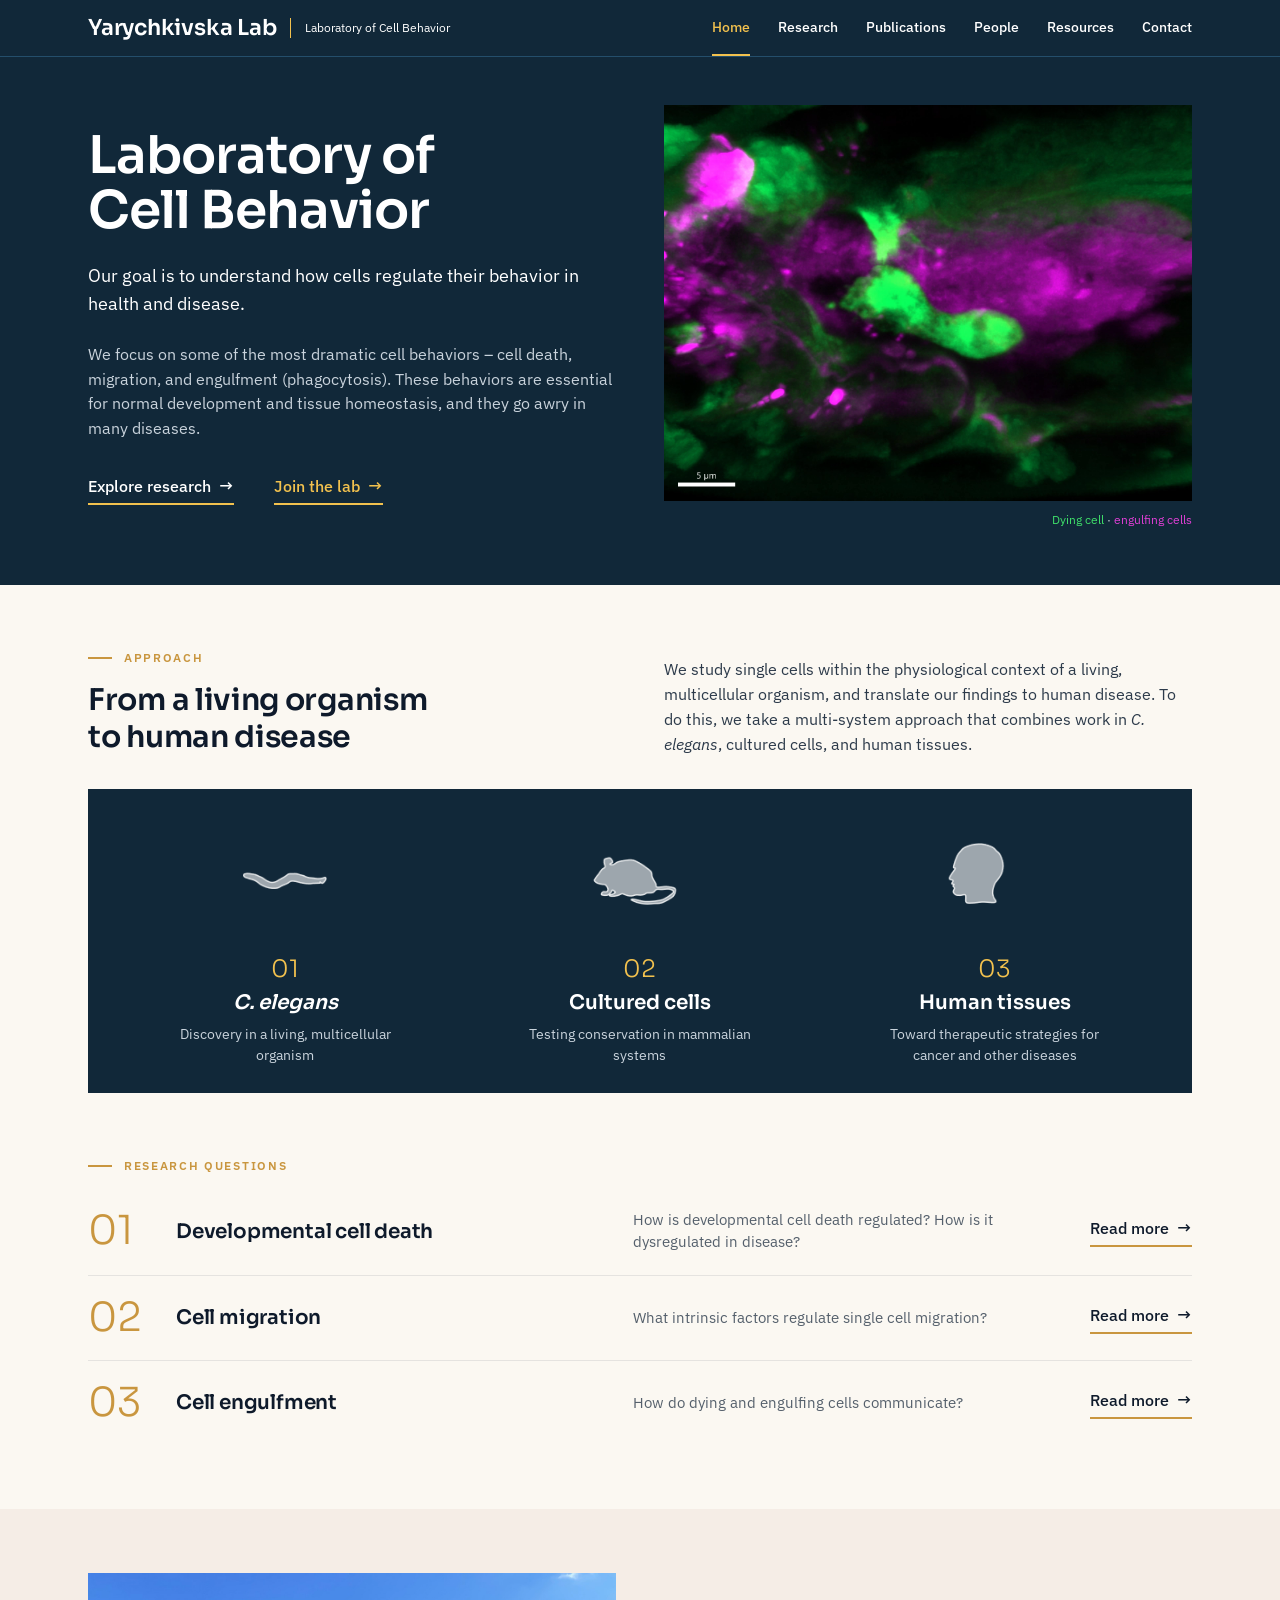
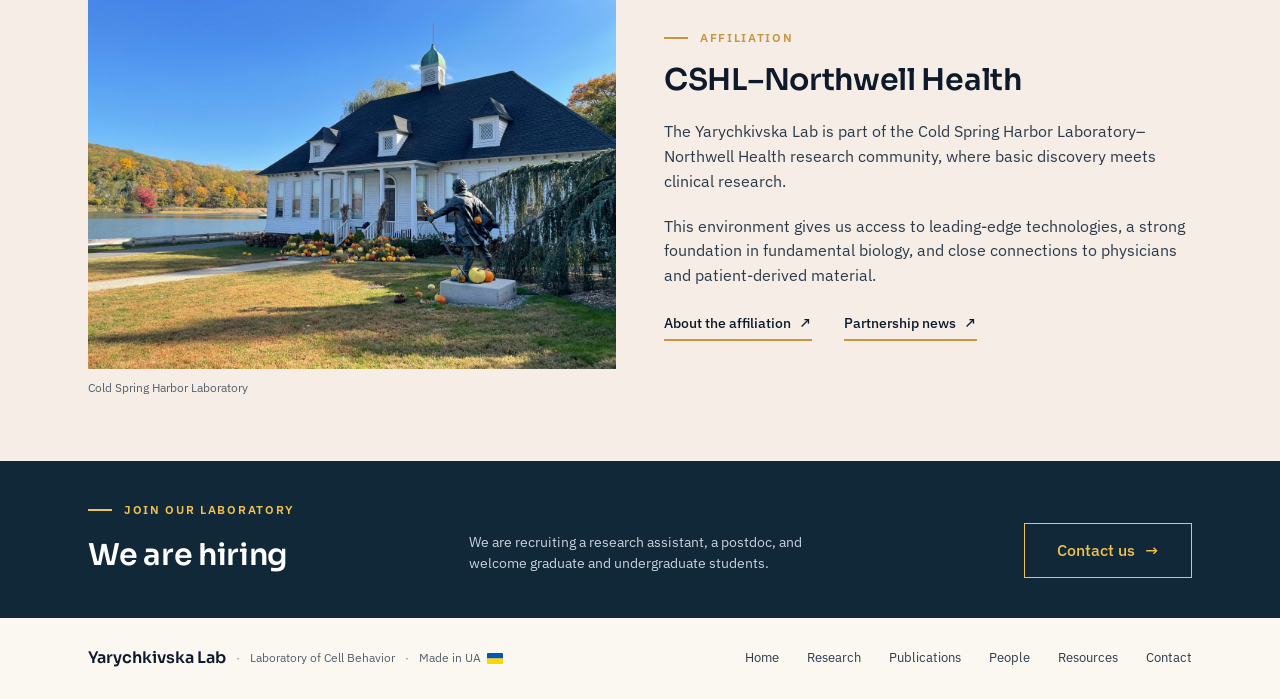
==== commit b10e66a2: "Apply Olya's website corrections - Color-code hero and engulfment figure captions to match image cha" ====
--- a/index.html
+++ b/index.html
@@ -32,7 +32,7 @@
               <source src="assets/video/cell-animation.mp4" type="video/mp4">
             </video>
           </div>
-          <figcaption>Dying cell · engulfing cells</figcaption>
+          <figcaption><span style="color:var(--channel-green)">Dying cell</span> · <span style="color:var(--channel-magenta)">engulfing cells</span></figcaption>
         </figure>
       </div>
     </section>
@@ -104,8 +104,8 @@
     <section class="sunken" style="padding:64px 0">
       <div class="container split">
         <figure class="figure">
-          <div class="figure-frame"><img src="assets/doc/image3.png" alt="Feinstein Institutes and Cold Spring Harbor Laboratory campuses"></div>
-          <figcaption>Northwell Health · Cold Spring Harbor Laboratory</figcaption>
+          <div class="figure-frame"><img src="assets/doc/cshl-campus.jpg" alt="Cold Spring Harbor Laboratory campus by the harbor in autumn" width="1400" height="1050"></div>
+          <figcaption>Cold Spring Harbor Laboratory</figcaption>
         </figure>
         <div class="stack" style="gap:20px">
           <div class="section-heading">
@@ -128,7 +128,7 @@
           <div class="eyebrow">Join our laboratory</div>
           <h2>We are hiring</h2>
         </div>
-        <p>We are recruiting a postdoc and welcome graduate, undergraduate, and high school students.</p>
+        <p>We are recruiting a research assistant, a postdoc, and welcome graduate and undergraduate students.</p>
         <a class="button" href="contact.html">Contact us</a>
       </div>
     </section>
--- a/css/styles.css
+++ b/css/styles.css
@@ -10,6 +10,9 @@
   /* Ink */
   --ink-900:#0e1a2b; --ink-700:#2c3a4a; --ink-500:#55606c; --ink-400:#7a838d;
   --line-200:#e5e3e0; --line-300:#d6d2cc;
+  /* Microscopy channel colors — bright on dark, darker on cream for legibility */
+  --channel-green:#3fe06a; --channel-magenta:#e03fd6;
+  --label-green:#1f9e45; --label-magenta:#c42bbb; --label-blue:#2b55d6;
 
   /* Semantic */
   --surface-page:var(--cream-100);
@@ -209,5 +212,7 @@
 .footer-brand strong{font-family:var(--font-display);font-weight:600;font-size:16px;color:var(--text-heading)}
 .footer-brand span{font-size:12px;color:var(--text-muted)}
 .footer-brand .dot{color:var(--ink-400)}
+.made-in{display:inline-flex;align-items:center;gap:6px;font-size:12px;color:var(--text-muted);white-space:nowrap}
+.made-in svg{display:block;width:16px;height:11px;border-radius:1px}
 .footer-nav{display:flex;gap:28px;flex-wrap:wrap}
 .footer-nav a{font-size:13px;color:var(--text-body)}
